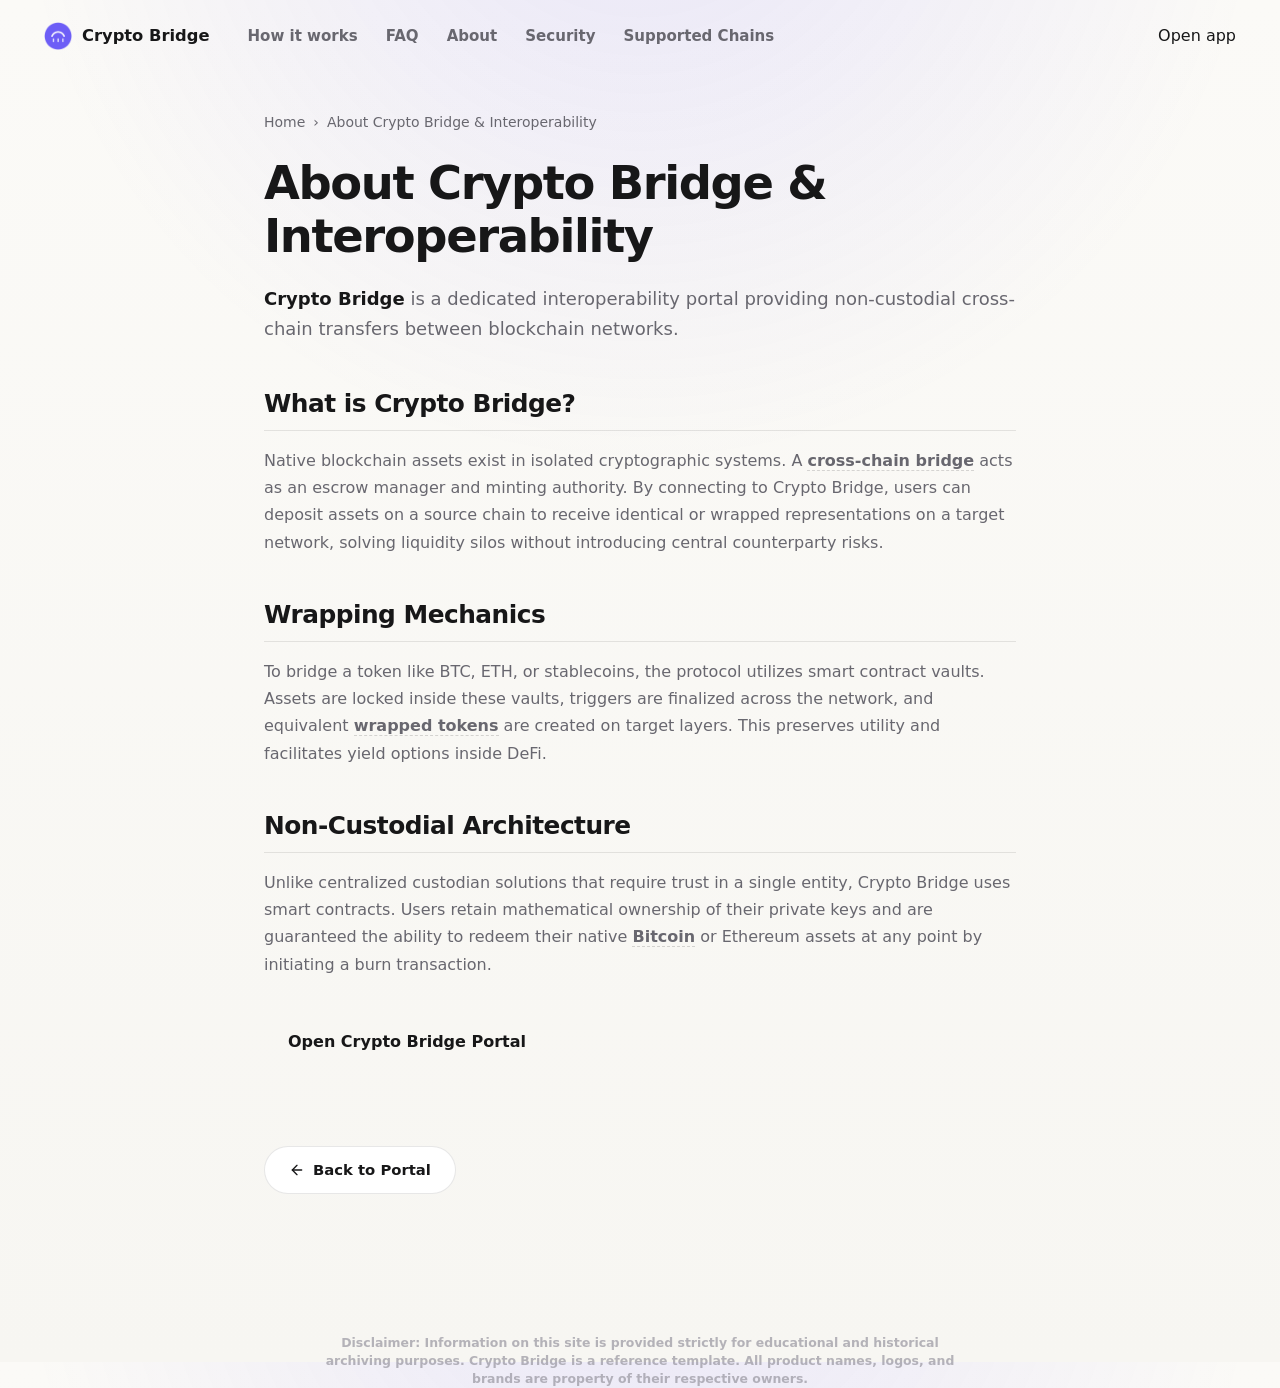
==== about/index.html @ f4338e98 "Update" ====
<!doctype html>
<html lang="en">
<head>
  <meta charset="utf-8">
  <meta name="viewport" content="width=device-width, initial-scale=1, viewport-fit=cover">
  <title>About Crypto Bridge & Interoperability</title>
  <meta name="description" content="<strong>Crypto Bridge</strong> is a dedicated interoperability portal providing non-custodial cross-chain transfers between blockchain networks.">
  <link rel="canonical" href="https://cryptobridge-com.github.io/about/">
  <meta name="robots" content="index,follow">
  <meta property="og:type" content="website">
  <meta property="og:title" content="About Crypto Bridge & Interoperability">
  <meta property="og:description" content="<strong>Crypto Bridge</strong> is a dedicated interoperability portal providing non-custodial cross-chain transfers between blockchain networks.">
  <meta property="og:url" content="https://cryptobridge-com.github.io/about/">
  <meta property="og:image" content="https://cryptobridge-com.github.io/og-cover.png">
  <meta name="twitter:card" content="summary">
  <meta name="twitter:title" content="About Crypto Bridge & Interoperability">
  <meta name="twitter:description" content="<strong>Crypto Bridge</strong> is a dedicated interoperability portal providing non-custodial cross-chain transfers between blockchain networks.">
  <link rel="icon" type="image/png" href="../favicon.png">
  <link rel="manifest" href="../site.webmanifest">
  <link rel="apple-touch-icon" href="../favicon.png">
  <style>


:root {
  --bg: #f7f6f2;
  --bg-soft: #fbfaf7;
  --surface: #ffffff;
  --surface-muted: #f2f1ed;
  --ink: #171718;
  --muted: #68676f;
  --faint: #9896a0;
  --line: rgba(23, 23, 24, 0.1);
  --line-strong: rgba(23, 23, 24, 0.16);
  --accent: #6d5ef6;
  --accent-soft: rgba(109, 94, 246, 0.1);
  --shadow: 0 30px 70px -38px rgba(23, 23, 24, 0.34);
}

* {
  box-sizing: border-box;
}

html,
body {
  min-height: 100%;
}

body {
  min-height: 100dvh;
  margin: 0;
  overflow: hidden;
  color: var(--ink);
  background:
    radial-gradient(circle at 50% -12%, rgba(109, 94, 246, 0.13), transparent 38%),
    linear-gradient(180deg, var(--bg-soft), var(--bg));
  font-family: Inter, ui-sans-serif, system-ui, -apple-system, BlinkMacSystemFont, "Segoe UI", sans-serif;
  line-height: 1.5;
  -webkit-font-smoothing: antialiased;
  text-rendering: optimizeLegibility;
}

a {
  color: inherit;
  text-decoration: none;
}

img {
  display: block;
  max-width: 100%;
}

.topbar {
  position: relative;
  z-index: 2;
  display: flex;
  align-items: center;
  gap: 18px;
  height: 72px;
  padding: 0 clamp(18px, 4vw, 44px);
}

.brand {
  display: inline-flex;
  align-items: center;
  gap: 10px;
  min-width: 0;
  font-size: 1.02rem;
  font-weight: 750;
  letter-spacing: 0;
}

.brand img {
  width: 28px;
  height: 28px;
  border-radius: 9px;
  box-shadow: 0 8px 22px -16px rgba(23, 23, 24, 0.55);
}

.nav {
  display: flex;
  align-items: center;
  gap: clamp(16px, 2.4vw, 28px);
  margin-left: clamp(6px, 2vw, 20px);
}

.nav a {
  color: var(--muted);
  font-size: 0.94rem;
  font-weight: 560;
  white-space: nowrap;
  transition: color 140ms ease;
}

.nav a:hover {
  color: var(--ink);
}

.spacer {
  flex: 1;
}

.ghost,
.primary {
  display: inline-flex;
  align-items: center;
  justify-content: center;
  border-radius: 999px;
  font-weight: 720;
  white-space: nowrap;
  transition:
    transform 140ms ease,
    background-color 160ms ease,
    border-color 160ms ease,
    box-shadow 160ms ease;
}

.ghost {
  min-height: 40px;
  padding: 0 18px;
  border: 1px solid var(--line-strong);
  background: rgba(255, 255, 255, 0.54);
  color: var(--ink);
}

.ghost:hover {
  transform: translateY(-1px);
  border-color: rgba(109, 94, 246, 0.42);
}

.stage {
  display: grid;
  justify-items: center;
  align-content: center;
  min-height: calc(100dvh - 120px);
  padding: 12px clamp(18px, 4vw, 44px) 18px;
  text-align: center;
}

.hero {
  display: grid;
  justify-items: center;
}

h1 {
  margin: 0;
  font-size: clamp(3rem, 7.2vw, 5.1rem);
  font-weight: 800;
  line-height: 1.02;
  letter-spacing: 0;
}

.sub {
  max-width: 52ch;
  margin: 18px 0 0;
  color: var(--muted);
  font-size: clamp(1rem, 1.6vw, 1.18rem);
}

.sub strong {
  color: var(--ink);
  font-weight: 780;
}

.app-card {
  width: min(592px, 100%);
  margin-top: clamp(28px, 5vh, 42px);
  padding: 22px;
  border: 1px solid var(--line);
  border-radius: 24px;
  background: rgba(255, 255, 255, 0.86);
  box-shadow: var(--shadow);
}

.route {
  display: grid;
  grid-template-columns: minmax(0, 1fr) 44px minmax(0, 1fr);
  gap: 14px;
  align-items: center;
}

.leg {
  min-width: 0;
  padding: 16px 18px;
  border: 1px solid var(--line);
  border-radius: 16px;
  background: var(--surface-muted);
  text-align: left;
}

.label {
  display: block;
  color: var(--faint);
  font-size: 0.72rem;
  font-weight: 760;
  line-height: 1;
  text-transform: uppercase;
  letter-spacing: 0;
}

.chip {
  display: flex;
  align-items: center;
  gap: 10px;
  min-width: 0;
  margin-top: 12px;
}

.token {
  flex: 0 0 auto;
  width: 30px;
  height: 30px;
  border-radius: 50%;
}

.asset {
  overflow: hidden;
  color: var(--ink);
  font-size: 1.12rem;
  font-weight: 800;
  line-height: 1.1;
  text-overflow: ellipsis;
}

.switch {
  display: grid;
  place-items: center;
  width: 44px;
  height: 44px;
  border: 1px solid var(--line-strong);
  border-radius: 999px;
  background: var(--surface);
  color: var(--muted);
  cursor: pointer;
  box-shadow: 0 16px 34px -26px rgba(23, 23, 24, 0.45);
  transition:
    transform 180ms ease,
    color 160ms ease,
    border-color 160ms ease,
    background-color 160ms ease;
}

.switch span {
  font-size: 1.08rem;
  line-height: 1;
}

.switch:hover {
  color: var(--accent);
  border-color: rgba(109, 94, 246, 0.44);
  background: var(--accent-soft);
}

.switch.is-swapped {
  transform: rotate(180deg);
}

.primary {
  width: 100%;
  min-height: 56px;
  margin-top: 18px;
  background: var(--accent);
  color: #ffffff;
  font-size: 1.06rem;
  box-shadow: 0 20px 42px -28px rgba(109, 94, 246, 0.78);
}

.primary:hover {
  transform: translateY(-1px);
  background: var(--accent);
  box-shadow: 0 24px 48px -30px rgba(109, 94, 246, 0.9);
}

.footer {
  height: 48px;
  padding: 0 18px 24px;
  color: var(--faint);
  font-size: 0.86rem;
  font-weight: 580;
  text-align: center;
}

@media (max-width: 680px) {
  .topbar {
    height: 66px;
    gap: 12px;
    padding-inline: 16px;
  }

  .brand span {
    max-width: 138px;
    overflow: hidden;
    text-overflow: ellipsis;
    white-space: nowrap;
  }

  .nav {
    display: none;
  }

  .ghost {
    min-height: 38px;
    padding-inline: 14px;
    font-size: 0.92rem;
  }

  .stage {
    min-height: calc(100dvh - 108px);
    padding: 10px 16px 14px;
  }

  h1 {
    font-size: clamp(2.72rem, 13vw, 3.55rem);
  }

  .sub {
    max-width: 31ch;
    margin-top: 14px;
    font-size: 1rem;
  }

  .app-card {
    margin-top: 24px;
    padding: 16px;
    border-radius: 20px;
  }

  .route {
    grid-template-columns: 1fr;
    gap: 10px;
  }

  .leg {
    padding: 14px 15px;
  }

  .switch {
    width: 40px;
    height: 40px;
    justify-self: center;
    transform: rotate(90deg);
  }

  .switch.is-swapped {
    transform: rotate(270deg);
  }

  .primary {
    min-height: 52px;
    margin-top: 14px;
  }

  .footer {
    height: 42px;
    padding-bottom: 18px;
  }
}

@media (max-height: 720px) {
  .topbar {
    height: 62px;
  }

  .stage {
    min-height: calc(100dvh - 102px);
  }

  h1 {
    font-size: clamp(2.5rem, 6vw, 4.2rem);
  }

  .sub {
    margin-top: 12px;
  }

  .app-card {
    margin-top: 22px;
    padding: 16px;
  }

  .footer {
    height: 40px;
    padding-bottom: 16px;
  }
}


  

/* --- Satellite Layout Styles (Appended dynamically by Builder) --- */
:root {
  --bg-fallback: var(--bg, var(--base, #f9fafc));
  --ink-body-fallback: var(--ink-body, var(--text, var(--ink, #1f2937)));
  --muted-fallback: var(--muted, var(--quiet, #4b5563));
  --panel-fallback: var(--panel, var(--surface, #ffffff));
  --panel-strong-fallback: var(--panel-strong, var(--surface-soft, var(--base-deep, #f3f4f6)));
  --line-fallback: var(--line, rgba(0, 0, 0, 0.08));
  --line-strong-fallback: var(--line-strong, rgba(0, 0, 0, 0.14));
  --accent-fallback: var(--accent, #625bf3);
}

body {
  overflow-y: auto !important;
  height: auto !important;
  min-height: 100dvh;
}

.satellite-container {
  max-width: 800px;
  margin: 0 auto;
  padding: 40px 24px 80px;
  width: 100%;
}

.breadcrumb {
  font-size: 0.875rem;
  color: var(--muted-fallback);
  margin-bottom: 24px;
  display: flex;
  align-items: center;
  gap: 8px;
}

.breadcrumb a {
  color: var(--muted-fallback);
  text-decoration: none;
}

.breadcrumb a:hover {
  color: var(--accent-fallback);
}

.satellite-title {
  font-size: clamp(2.1rem, 5.5vw, 2.9rem);
  font-weight: 800;
  letter-spacing: -0.03em;
  line-height: 1.15;
  margin-bottom: 20px;
  color: var(--ink-body-fallback);
}

.satellite-lead {
  font-size: 1.125rem;
  color: var(--muted-fallback);
  line-height: 1.7;
  margin-bottom: 40px;
}

.satellite-lead strong {
  color: var(--ink-body-fallback);
}

.section-block {
  margin-bottom: 40px;
  text-align: left;
}

.section-block h2 {
  font-size: 1.55rem;
  font-weight: 750;
  letter-spacing: -0.02em;
  margin-top: 32px;
  margin-bottom: 16px;
  color: var(--ink-body-fallback);
  border-bottom: 1px solid var(--line-fallback);
  padding-bottom: 8px;
}

.section-block h3 {
  font-size: 1.2rem;
  font-weight: 650;
  margin: 24px 0 12px;
  color: var(--ink-body-fallback);
}

.section-block p {
  color: var(--muted-fallback);
  margin-bottom: 18px;
  line-height: 1.7;
}

.section-block p strong {
  color: var(--ink-body-fallback);
}

.section-block ul, .section-block ol {
  margin: 18px 0;
  padding-left: 24px;
  color: var(--muted-fallback);
}

.section-block li {
  margin-bottom: 8px;
  line-height: 1.65;
}

.section-block li strong {
  color: var(--ink-body-fallback);
}

/* Info Grid Cards */
.info-grid {
  display: grid;
  grid-template-columns: repeat(auto-fill, minmax(240px, 1fr));
  gap: 18px;
  margin: 24px 0;
}

.info-card {
  padding: 22px;
  border-radius: 16px;
  border: 1px solid var(--line-fallback);
  background-color: var(--panel-fallback);
  text-align: left;
}

.info-card h4 {
  font-size: 1rem;
  font-weight: 700;
  margin-top: 0;
  margin-bottom: 8px;
  color: var(--ink-body-fallback);
}

.info-card p {
  font-size: 0.9rem;
  color: var(--muted-fallback);
  margin: 0;
  line-height: 1.55;
}

/* Tables */
.table-wrapper {
  overflow-x: auto;
  border-radius: 12px;
  border: 1px solid var(--line-fallback);
  background-color: var(--panel-fallback);
  margin: 28px 0;
}

.data-table {
  width: 100%;
  border-collapse: collapse;
  font-size: 0.925rem;
  text-align: left;
}

.data-table th {
  padding: 15px 20px;
  background-color: var(--panel-strong-fallback);
  color: var(--ink-body-fallback);
  font-weight: 700;
  border-bottom: 1px solid var(--line-fallback);
}

.data-table td {
  padding: 15px 20px;
  border-bottom: 1px solid var(--line-fallback);
  color: var(--muted-fallback);
}

.data-table tr:last-child td {
  border-bottom: 0;
}

.data-table tr:hover td {
  color: var(--ink-body-fallback);
  background-color: var(--panel-strong-fallback);
}

.highlight-cell {
  color: var(--accent-fallback);
  font-weight: 600;
}

/* Accordion details/summary for FAQ Page */
.faq-list {
  display: flex;
  flex-direction: column;
  gap: 14px;
  margin: 28px 0;
}

.faq-item {
  border: 1px solid var(--line-fallback);
  border-radius: 12px;
  background-color: var(--panel-fallback);
  overflow: hidden;
  transition: border-color 0.2s ease;
  text-align: left;
}

.faq-item[open] {
  border-color: var(--line-strong-fallback);
}

.faq-item summary {
  padding: 20px 24px;
  font-weight: 650;
  font-size: 1.05rem;
  cursor: pointer;
  display: flex;
  align-items: center;
  justify-content: space-between;
  list-style: none;
  color: var(--ink-body-fallback);
}

.faq-item summary::-webkit-details-marker {
  display: none;
}

.faq-item summary::after {
  content: "+";
  font-size: 1.3rem;
  color: var(--muted-fallback);
  transition: transform 0.2s ease;
}

.faq-item[open] summary::after {
  transform: rotate(45deg);
  color: var(--accent-fallback);
}

.faq-item summary:hover {
  background-color: var(--panel-strong-fallback);
}

.faq-content {
  padding: 0 24px 22px;
  font-size: 0.95rem;
  color: var(--muted-fallback);
  line-height: 1.65;
}

/* Back Link Button */
.back-cta {
  display: inline-flex;
  align-items: center;
  gap: 8px;
  margin-top: 40px;
  padding: 12px 24px;
  background-color: var(--panel-fallback);
  border: 1px solid var(--line-fallback);
  border-radius: 9999px;
  font-size: 0.925rem;
  font-weight: 600;
  color: var(--ink-body-fallback);
  text-decoration: none;
  transition: all 0.2s ease;
}

.back-cta:hover {
  border-color: var(--line-strong-fallback);
  background-color: var(--panel-strong-fallback);
  color: var(--accent-fallback);
  transform: translateY(-1px);
}

/* Camouflaged Links (blend in for EEAT, fully crawlable) */
a.inline {
  color: inherit;
  font-weight: 600;
  text-decoration: none;
  border-bottom: 1.5px dashed var(--line-strong-fallback);
  cursor: pointer;
  transition: all 0.16s ease;
}

a.inline:hover {
  color: var(--accent-fallback);
  border-bottom-color: var(--accent-fallback);
}

.footer {
  text-align: center !important;
  display: block !important;
  width: 100% !important;
  margin: 40px auto 0 !important;
  padding: 20px 0 !important;
}

  </style>
  <script type="application/ld+json">
{
  "@context": "https://schema.org",
  "@graph": [
    {
      "@type": "WebSite",
      "@id": "https://cryptobridge-com.github.io/#website",
      "url": "https://cryptobridge-com.github.io/",
      "name": "Crypto Bridge"
    },
    {
      "@type": "WebPage",
      "@id": "https://cryptobridge-com.github.io/about/#webpage",
      "url": "https://cryptobridge-com.github.io/about/",
      "name": "About Crypto Bridge & Interoperability",
      "isPartOf": {
        "@id": "https://cryptobridge-com.github.io/#website"
      }
    },
    {
      "@type": "BreadcrumbList",
      "@id": "https://cryptobridge-com.github.io/about/#breadcrumb",
      "itemListElement": [
        {
          "@type": "ListItem",
          "position": 1,
          "name": "Home",
          "item": "https://cryptobridge-com.github.io/"
        },
        {
          "@type": "ListItem",
          "position": 2,
          "name": "About Crypto Bridge & Interoperability"
        }
      ]
    }
  ]
}
  </script>
</head>
<body>
  <header class="topbar">
    <a class="brand" href="../" aria-label="Crypto Bridge">
      <img src="../favicon.png" width="30" height="30" alt="">
      <span>Crypto Bridge</span>
    </a>
    <nav class="nav" aria-label="Main Navigation">
      <a href="../how-it-works/" >How it works</a>
      <a href="../faq/" >FAQ</a>
      <a href="../about/" class="active">About</a>
      <a href="../security/" >Security</a>
      <a href="../supported-chains/" >Supported Chains</a>
    </nav>
    <span class="spacer"></span>
    <a class="open-app" href="../dashboard/" rel="noopener noreferrer">Open app</a>
  </header>

  <main class="satellite-container">
    <nav class="breadcrumb" aria-label="Breadcrumb">
      <a href="../">Home</a> › <span>About Crypto Bridge & Interoperability</span>
    </nav>

    <h1 class="satellite-title">About Crypto Bridge & Interoperability</h1>
    <p class="satellite-lead"><strong>Crypto Bridge</strong> is a dedicated interoperability portal providing non-custodial cross-chain transfers between blockchain networks.</p>

    
    <div class="section-block">
      <h2>What is Crypto Bridge?</h2>
      <p>Native blockchain assets exist in isolated cryptographic systems. A <a class="inline" href="https://ethereum.org/en/developers/docs/bridges/" target="_blank" rel="noopener noreferrer">cross-chain bridge</a> acts as an escrow manager and minting authority. By connecting to Crypto Bridge, users can deposit assets on a source chain to receive identical or wrapped representations on a target network, solving liquidity silos without introducing central counterparty risks.</p>
    </div>
    <div class="section-block">
      <h2>Wrapping Mechanics</h2>
      <p>To bridge a token like BTC, ETH, or stablecoins, the protocol utilizes smart contract vaults. Assets are locked inside these vaults, triggers are finalized across the network, and equivalent <a class="inline" href="https://academy.binance.com/en/articles/what-are-wrapped-tokens" target="_blank" rel="noopener noreferrer">wrapped tokens</a> are created on target layers. This preserves utility and facilitates yield options inside DeFi.</p>
    </div>
    <div class="section-block">
      <h2>Non-Custodial Architecture</h2>
      <p>Unlike centralized custodian solutions that require trust in a single entity, Crypto Bridge uses smart contracts. Users retain mathematical ownership of their private keys and are guaranteed the ability to redeem their native <a class="inline" href="https://en.wikipedia.org/wiki/Bitcoin" target="_blank" rel="noopener noreferrer">Bitcoin</a> or Ethereum assets at any point by initiating a burn transaction.</p>
    </div>

    <div style="margin: 40px 0; display: flex; justify-content: flex-start;">
      <a class="open-app" href="../dashboard/" style="max-width: 320px; display: inline-flex; justify-content: center; text-decoration: none; padding: 12px 24px; font-weight: 700;">Open Crypto Bridge Portal</a>
    </div>

    <a class="back-cta" href="../">
      <svg viewBox="0 0 24 24" fill="none" stroke="currentColor" stroke-width="2" stroke-linecap="round" stroke-linejoin="round" width="16" height="16"><line x1="19" y1="12" x2="5" y2="12"/><polyline points="12 19 5 12 12 5"/></svg>
      Back to Portal
    </a>
  </main>

  <footer class="footer">
    <p class="disc" style="font-size: 0.78rem; opacity: 0.7; max-width: 650px; margin: 0 auto; line-height: 1.45; text-align: center;">Disclaimer: Information on this site is provided strictly for educational and historical archiving purposes. Crypto Bridge is a reference template. All product names, logos, and brands are property of their respective owners.</p>
  </footer>
</body>
</html>
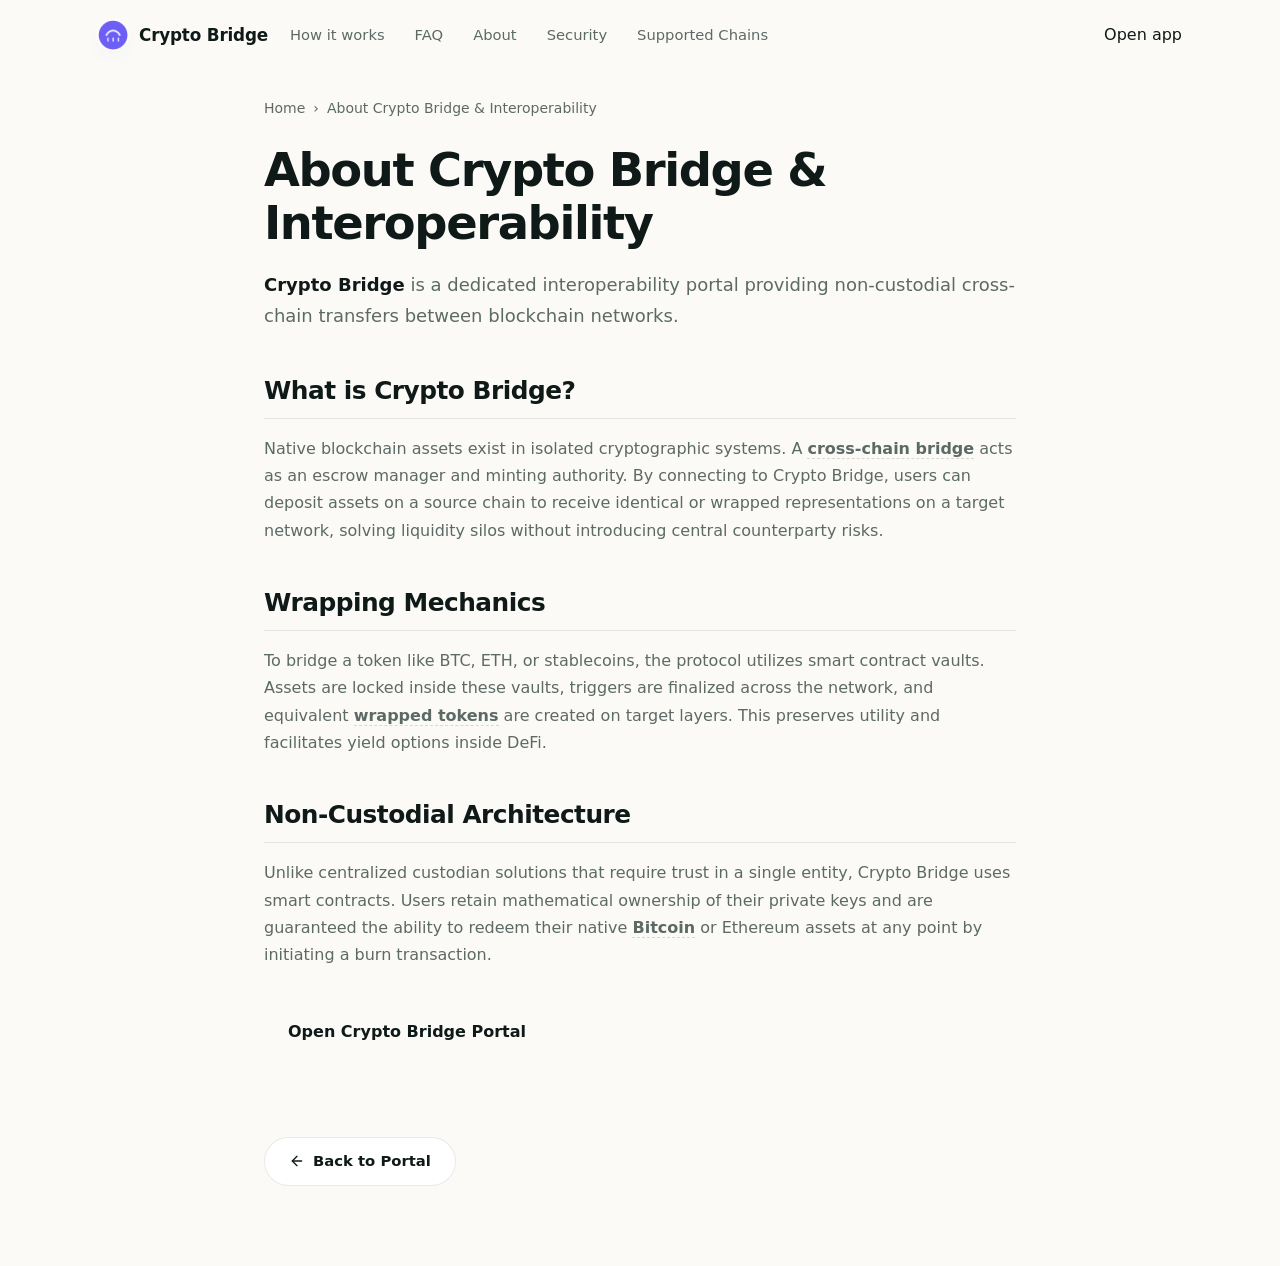
==== commit 2e51087d: "Update" ====
--- a/about/index.html
+++ b/about/index.html
@@ -4,406 +4,161 @@
   <meta charset="utf-8">
   <meta name="viewport" content="width=device-width, initial-scale=1, viewport-fit=cover">
   <title>About Crypto Bridge & Interoperability</title>
-  <meta name="description" content="<strong>Crypto Bridge</strong> is a dedicated interoperability portal providing non-custodial cross-chain transfers between blockchain networks.">
+  <meta name="description" content="Crypto Bridge is a dedicated interoperability portal providing non-custodial cross-chain transfers between blockchain networks.">
   <link rel="canonical" href="https://cryptobridge-com.github.io/about/">
   <meta name="robots" content="index,follow">
   <meta property="og:type" content="website">
   <meta property="og:title" content="About Crypto Bridge & Interoperability">
-  <meta property="og:description" content="<strong>Crypto Bridge</strong> is a dedicated interoperability portal providing non-custodial cross-chain transfers between blockchain networks.">
+  <meta property="og:description" content="Crypto Bridge is a dedicated interoperability portal providing non-custodial cross-chain transfers between blockchain networks.">
   <meta property="og:url" content="https://cryptobridge-com.github.io/about/">
   <meta property="og:image" content="https://cryptobridge-com.github.io/og-cover.png">
   <meta name="twitter:card" content="summary">
   <meta name="twitter:title" content="About Crypto Bridge & Interoperability">
-  <meta name="twitter:description" content="<strong>Crypto Bridge</strong> is a dedicated interoperability portal providing non-custodial cross-chain transfers between blockchain networks.">
+  <meta name="twitter:description" content="Crypto Bridge is a dedicated interoperability portal providing non-custodial cross-chain transfers between blockchain networks.">
   <link rel="icon" type="image/png" href="../favicon.png">
   <link rel="manifest" href="../site.webmanifest">
   <link rel="apple-touch-icon" href="../favicon.png">
   <style>
 
-
-:root {
-  --bg: #f7f6f2;
-  --bg-soft: #fbfaf7;
-  --surface: #ffffff;
-  --surface-muted: #f2f1ed;
-  --ink: #171718;
-  --muted: #68676f;
-  --faint: #9896a0;
-  --line: rgba(23, 23, 24, 0.1);
-  --line-strong: rgba(23, 23, 24, 0.16);
-  --accent: #6d5ef6;
-  --accent-soft: rgba(109, 94, 246, 0.1);
-  --shadow: 0 30px 70px -38px rgba(23, 23, 24, 0.34);
-}
-
-* {
-  box-sizing: border-box;
-}
-
-html,
-body {
-  min-height: 100%;
-}
-
-body {
-  min-height: 100dvh;
-  margin: 0;
-  overflow: hidden;
-  color: var(--ink);
-  background:
-    radial-gradient(circle at 50% -12%, rgba(109, 94, 246, 0.13), transparent 38%),
-    linear-gradient(180deg, var(--bg-soft), var(--bg));
-  font-family: Inter, ui-sans-serif, system-ui, -apple-system, BlinkMacSystemFont, "Segoe UI", sans-serif;
-  line-height: 1.5;
-  -webkit-font-smoothing: antialiased;
-  text-rendering: optimizeLegibility;
-}
-
-a {
-  color: inherit;
-  text-decoration: none;
-}
-
-img {
-  display: block;
-  max-width: 100%;
-}
-
-.topbar {
-  position: relative;
-  z-index: 2;
-  display: flex;
-  align-items: center;
-  gap: 18px;
-  height: 72px;
-  padding: 0 clamp(18px, 4vw, 44px);
-}
-
-.brand {
-  display: inline-flex;
-  align-items: center;
-  gap: 10px;
-  min-width: 0;
-  font-size: 1.02rem;
-  font-weight: 750;
-  letter-spacing: 0;
-}
-
-.brand img {
-  width: 28px;
-  height: 28px;
-  border-radius: 9px;
-  box-shadow: 0 8px 22px -16px rgba(23, 23, 24, 0.55);
-}
-
-.nav {
-  display: flex;
-  align-items: center;
-  gap: clamp(16px, 2.4vw, 28px);
-  margin-left: clamp(6px, 2vw, 20px);
-}
-
-.nav a {
-  color: var(--muted);
-  font-size: 0.94rem;
-  font-weight: 560;
-  white-space: nowrap;
-  transition: color 140ms ease;
-}
-
-.nav a:hover {
-  color: var(--ink);
-}
-
-.spacer {
-  flex: 1;
-}
-
-.ghost,
-.primary {
-  display: inline-flex;
-  align-items: center;
-  justify-content: center;
-  border-radius: 999px;
-  font-weight: 720;
-  white-space: nowrap;
-  transition:
-    transform 140ms ease,
-    background-color 160ms ease,
-    border-color 160ms ease,
-    box-shadow 160ms ease;
-}
-
-.ghost {
-  min-height: 40px;
-  padding: 0 18px;
-  border: 1px solid var(--line-strong);
-  background: rgba(255, 255, 255, 0.54);
-  color: var(--ink);
-}
-
-.ghost:hover {
-  transform: translateY(-1px);
-  border-color: rgba(109, 94, 246, 0.42);
-}
-
-.stage {
-  display: grid;
-  justify-items: center;
-  align-content: center;
-  min-height: calc(100dvh - 120px);
-  padding: 12px clamp(18px, 4vw, 44px) 18px;
-  text-align: center;
-}
-
-.hero {
-  display: grid;
-  justify-items: center;
-}
-
-h1 {
-  margin: 0;
-  font-size: clamp(3rem, 7.2vw, 5.1rem);
-  font-weight: 800;
-  line-height: 1.02;
-  letter-spacing: 0;
-}
-
-.sub {
-  max-width: 52ch;
-  margin: 18px 0 0;
-  color: var(--muted);
-  font-size: clamp(1rem, 1.6vw, 1.18rem);
-}
-
-.sub strong {
-  color: var(--ink);
-  font-weight: 780;
-}
-
-.app-card {
-  width: min(592px, 100%);
-  margin-top: clamp(28px, 5vh, 42px);
-  padding: 22px;
-  border: 1px solid var(--line);
-  border-radius: 24px;
-  background: rgba(255, 255, 255, 0.86);
-  box-shadow: var(--shadow);
-}
-
-.route {
-  display: grid;
-  grid-template-columns: minmax(0, 1fr) 44px minmax(0, 1fr);
-  gap: 14px;
-  align-items: center;
-}
-
-.leg {
-  min-width: 0;
-  padding: 16px 18px;
-  border: 1px solid var(--line);
-  border-radius: 16px;
-  background: var(--surface-muted);
-  text-align: left;
-}
-
-.label {
-  display: block;
-  color: var(--faint);
-  font-size: 0.72rem;
-  font-weight: 760;
-  line-height: 1;
-  text-transform: uppercase;
-  letter-spacing: 0;
-}
-
-.chip {
-  display: flex;
-  align-items: center;
-  gap: 10px;
-  min-width: 0;
-  margin-top: 12px;
-}
-
-.token {
-  flex: 0 0 auto;
-  width: 30px;
-  height: 30px;
-  border-radius: 50%;
-}
-
-.asset {
-  overflow: hidden;
-  color: var(--ink);
-  font-size: 1.12rem;
-  font-weight: 800;
-  line-height: 1.1;
-  text-overflow: ellipsis;
-}
-
-.switch {
-  display: grid;
-  place-items: center;
-  width: 44px;
-  height: 44px;
-  border: 1px solid var(--line-strong);
-  border-radius: 999px;
-  background: var(--surface);
-  color: var(--muted);
-  cursor: pointer;
-  box-shadow: 0 16px 34px -26px rgba(23, 23, 24, 0.45);
-  transition:
-    transform 180ms ease,
-    color 160ms ease,
-    border-color 160ms ease,
-    background-color 160ms ease;
-}
-
-.switch span {
-  font-size: 1.08rem;
-  line-height: 1;
-}
-
-.switch:hover {
-  color: var(--accent);
-  border-color: rgba(109, 94, 246, 0.44);
-  background: var(--accent-soft);
-}
-
-.switch.is-swapped {
-  transform: rotate(180deg);
-}
-
-.primary {
-  width: 100%;
-  min-height: 56px;
-  margin-top: 18px;
-  background: var(--accent);
-  color: #ffffff;
-  font-size: 1.06rem;
-  box-shadow: 0 20px 42px -28px rgba(109, 94, 246, 0.78);
-}
-
-.primary:hover {
-  transform: translateY(-1px);
-  background: var(--accent);
-  box-shadow: 0 24px 48px -30px rgba(109, 94, 246, 0.9);
-}
-
-.footer {
-  height: 48px;
-  padding: 0 18px 24px;
-  color: var(--faint);
-  font-size: 0.86rem;
-  font-weight: 580;
-  text-align: center;
-}
-
-@media (max-width: 680px) {
-  .topbar {
-    height: 66px;
-    gap: 12px;
-    padding-inline: 16px;
+  :root{
+    --bg:#FBFAF7; --panel:#FFFFFF; --field:#F2F6F4;
+    --ink:#0F1A18; --muted:#5C6A66; --faint:#93A09B;
+    --line:rgba(15,26,24,.09); --line-2:rgba(15,26,24,.05);
+    --accent:#2563EB; --accent-ink:#1B49AD; --accent-soft:rgba(37,99,235,0.1);
+    --pos:#15A34A;
+    --radius:22px; --radius-sm:14px;
+    --shadow-card:0 1px 0 rgba(15,26,24,.03), 0 34px 64px -30px rgba(15,26,24,.28), 0 10px 24px -18px rgba(15,26,24,.16);
+    --shadow-soft:0 1px 0 rgba(15,26,24,.02), 0 20px 44px -32px rgba(15,26,24,.22);
+    --ui:"Space Grotesk",-apple-system,system-ui,sans-serif;
+    --body:"Inter",-apple-system,system-ui,sans-serif;
   }
-
-  .brand span {
-    max-width: 138px;
-    overflow: hidden;
-    text-overflow: ellipsis;
-    white-space: nowrap;
+  *{box-sizing:border-box}
+  html,body{margin:0; overflow-x:hidden}
+  body{background:var(--bg); color:var(--ink); font-family:var(--body); line-height:1.55; -webkit-font-smoothing:antialiased; text-rendering:optimizeLegibility; position:relative}
+  a{color:inherit; text-decoration:none}
+  a.cite{color:inherit; text-decoration:none; border-bottom:1px dotted transparent; transition:border-color .15s ease}
+  a.cite:hover{border-bottom-color:var(--faint)}
+  img{display:block; max-width:100%}
+  button{font:inherit; cursor:pointer; border:none; background:none; color:inherit}
+  h1,h2,h3,p{margin:0}
+
+  /* texture: diagonal hatch + soft glow */
+  .bg{position:fixed; inset:0; z-index:0; pointer-events:none; overflow:hidden}
+  .bg .glow{position:absolute; inset:0; background:
+      radial-gradient(760px 480px at 50% -6%, rgba(37,99,235,.11), transparent 62%),
+      radial-gradient(620px 520px at 90% 16%, rgba(37,99,235,.06), transparent 60%);}
+  .bg .hatch{position:absolute; inset:0;
+    background-image:repeating-linear-gradient(45deg, rgba(15,26,24,.04) 0 1px, transparent 1px 13px);
+    -webkit-mask-image:radial-gradient(130% 85% at 50% 8%, #000 46%, transparent 90%);
+            mask-image:radial-gradient(130% 85% at 50% 8%, #000 46%, transparent 90%);}
+
+  .topbar{position:relative; z-index:5; display:flex; align-items:center; gap:22px; width:min(100%,1180px); margin:0 auto; padding:20px clamp(18px,4vw,48px) 8px}
+  .brand{display:inline-flex; align-items:center; gap:11px; font-family:var(--ui); font-weight:600; font-size:1.05rem; letter-spacing:-.01em}
+  .brand img{width:30px; height:30px; border-radius:50%; box-shadow:0 0 0 1px rgba(255,255,255,.8), 0 8px 18px -12px rgba(37,99,235,.5)}
+  .spacer{flex:1}
+  .nav{display:flex; align-items:center; gap:clamp(16px,2.6vw,30px)}
+  .nav a{font-family:var(--ui); font-weight:500; font-size:.92rem; color:var(--muted); transition:color .16s ease}
+  .nav a:hover{color:var(--accent-ink)}
+
+  .wrap{position:relative; z-index:2; width:min(100%,1180px); margin:0 auto; padding:0 clamp(18px,4vw,48px)}
+  .sec{padding-top:clamp(50px,7vh,90px); padding-bottom:clamp(50px,7vh,90px)}
+  .sec-head{max-width:60ch; margin:0 0 clamp(26px,4vh,40px)}
+  .eyebrow{display:inline-flex; align-items:center; gap:9px; font-family:var(--ui); font-weight:600; font-size:.78rem; letter-spacing:.14em; text-transform:uppercase; color:var(--accent-ink)}
+  .eyebrow .dot{width:7px; height:7px; border-radius:50%; background:var(--accent); box-shadow:0 0 0 4px var(--accent-soft)}
+  .eyebrow svg{width:15px; height:15px}
+  .h2{margin-top:14px; font-family:var(--ui); font-weight:700; color:var(--ink); font-size:clamp(1.9rem,3.4vw,2.7rem); line-height:1.04; letter-spacing:-.02em}
+  .sec-head p{margin-top:14px; color:var(--muted); font-size:clamp(1rem,1.3vw,1.12rem); line-height:1.6}
+
+  /* hero - centered headline + WIDE route band */
+  .hero{text-align:center; padding-top:clamp(24px,4vh,52px); padding-bottom:clamp(16px,3vh,32px)}
+  .hero .eyebrow{margin:0 auto}
+  .hero h1{margin:20px auto 0; font-family:var(--ui); font-weight:700; color:var(--ink); font-size:clamp(2.9rem,6.6vw,5rem); line-height:.98; letter-spacing:-.035em; max-width:16ch}
+  .deck{max-width:50ch; margin:18px auto 0; color:var(--muted); font-size:clamp(1.04rem,1.5vw,1.2rem); line-height:1.58}
+  .deck strong{color:var(--ink); font-weight:600; box-shadow:inset 0 -.36em 0 var(--accent-soft)}
+  .cta-row{display:flex; flex-wrap:wrap; align-items:center; justify-content:center; gap:14px; margin:26px 0 0}
+  .primary{display:inline-flex; align-items:center; justify-content:center; gap:9px; min-height:54px; padding:0 28px; border-radius:14px; background:var(--ink); color:#fff; font-family:var(--ui); font-weight:600; font-size:1.02rem; letter-spacing:-.01em; box-shadow:0 16px 30px -16px rgba(15,26,24,.7); transition:transform .18s ease, filter .18s ease}
+  .primary:hover{transform:translateY(-1px); filter:brightness(1.08)}
+  .primary svg{width:17px; height:17px}
+  .ghost{display:inline-flex; align-items:center; gap:7px; min-height:54px; padding:0 18px; font-family:var(--ui); font-weight:600; font-size:.98rem; color:var(--muted); transition:color .16s ease}
+  .ghost:hover{color:var(--accent-ink)}
+  .ghost svg{width:15px; height:15px}
+
+  /* WIDE route band */
+  .routebar{width:min(100%,920px); margin:clamp(32px,5vh,48px) auto 0; padding:18px; background:var(--panel); border:1px solid var(--line); border-radius:24px; box-shadow:var(--shadow-card); position:relative; text-align:left}
+  .routebar::before{content:""; position:absolute; inset:0 0 auto; height:1px; border-radius:24px 24px 0 0; background:linear-gradient(90deg, transparent, rgba(37,99,235,.4), transparent)}
+  .rhead{display:flex; align-items:center; justify-content:space-between; padding:2px 8px 14px}
+  .rhead .ct{font-family:var(--ui); font-weight:600; font-size:1.04rem}
+  .pill{display:inline-flex; align-items:center; gap:7px; padding:5px 11px 5px 9px; border-radius:999px; background:var(--accent-soft); color:var(--accent-ink); font-family:var(--ui); font-weight:600; font-size:.76rem}
+  .pill .pdot{width:7px; height:7px; border-radius:50%; background:var(--accent); animation:pulse 2.4s ease-out infinite}
+  .rgrid{display:grid; grid-template-columns:minmax(0,1fr) 56px minmax(0,1fr); align-items:center; gap:14px}
+  .leg{min-width:0; padding:18px 20px; border:1px solid var(--line); border-radius:16px; background:var(--field)}
+  .leg .lab{display:block; color:var(--muted); font-size:.78rem; font-weight:600; letter-spacing:.06em; text-transform:uppercase}
+  .leg .legrow{display:flex; align-items:center; justify-content:space-between; gap:12px; margin-top:12px}
+  .leg .tok{display:inline-flex; align-items:center; gap:10px; font-family:var(--ui); font-weight:600; font-size:1.16rem}
+  .leg .tok img{width:30px; height:30px; border-radius:50%; box-shadow:0 0 0 1px var(--line)}
+  .leg .tok .cv{color:var(--faint); font-size:.78em}
+  .leg .gv{color:var(--faint); font-size:.86rem; white-space:nowrap}
+  .rswitch{width:48px; height:48px; justify-self:center; border-radius:50%; border:1px solid var(--line); background:var(--panel); color:var(--accent-ink); display:grid; place-items:center; box-shadow:0 8px 18px -10px rgba(15,26,24,.4); transition:transform .25s ease}
+  .rswitch svg{width:18px; height:18px}
+  .rswitch:hover{transform:rotate(180deg)}
+  .rbar-foot{display:flex; flex-wrap:wrap; align-items:center; gap:12px; margin-top:12px}
+  .rmeta{flex:1; min-width:200px; display:flex; align-items:center; gap:8px; padding:13px 15px; border-radius:12px; background:var(--field); color:var(--muted); font-size:.84rem}
+  .rmeta svg{width:15px; height:15px; color:var(--accent-ink); flex:none}
+  .rcta{display:inline-flex; align-items:center; justify-content:center; gap:8px; min-height:52px; padding:0 30px; border-radius:14px; background:var(--ink); color:#fff; font-family:var(--ui); font-weight:600; font-size:1rem; box-shadow:0 14px 28px -16px rgba(15,26,24,.65); transition:transform .18s ease, filter .18s ease}
+  .rcta:hover{transform:translateY(-1px); filter:brightness(1.08)}
+  .rnote{margin:11px 4px 0; color:var(--faint); font-size:.78rem}
+
+  /* why - icon-left rows */
+  .rows{display:grid; gap:12px}
+  .frow2{display:flex; align-items:flex-start; gap:18px; padding:22px 24px; background:var(--panel); border:1px solid var(--line); border-radius:16px; box-shadow:var(--shadow-soft)}
+  .frow2 .ico{width:46px; height:46px; flex:none; border-radius:12px; display:grid; place-items:center; background:var(--accent-soft); color:var(--accent-ink)}
+  .frow2 .ico svg{width:22px; height:22px}
+  .frow2 h3{font-family:var(--ui); font-weight:600; font-size:1.12rem; color:var(--ink); letter-spacing:-.01em}
+  .frow2 p{margin-top:6px; color:var(--muted); font-size:.95rem; line-height:1.55; max-width:70ch}
+
+  /* how it works */
+  .steps{display:grid; grid-template-columns:repeat(3,1fr); gap:14px}
+  .step{padding:24px 22px; background:var(--panel); border:1px solid var(--line); border-radius:18px; box-shadow:var(--shadow-soft)}
+  .step .num{display:inline-grid; place-items:center; width:34px; height:34px; border-radius:10px; background:var(--accent-soft); color:var(--accent-ink); font-family:var(--ui); font-weight:700; margin-bottom:14px}
+  .step h3{margin:0 0 8px; font-family:var(--ui); font-weight:600; font-size:1.12rem; color:var(--ink); letter-spacing:-.01em}
+  .step p{color:var(--muted); font-size:.94rem; line-height:1.55}
+
+  /* FAQ - 2-col cards */
+  .faq{display:grid; grid-template-columns:repeat(2,1fr); gap:14px}
+  .qa{padding:22px; background:var(--panel); border:1px solid var(--line); border-radius:16px; box-shadow:var(--shadow-soft)}
+  .qa .qn{font-family:var(--ui); font-weight:700; font-size:.8rem; color:var(--accent-ink); letter-spacing:.04em}
+  .qa h3{margin:8px 0 8px; font-family:var(--ui); font-weight:600; font-size:1.08rem; color:var(--ink); letter-spacing:-.01em}
+  .qa p{color:var(--muted); font-size:.95rem; line-height:1.6}
+  .qa a:not(.cite){color:var(--accent-ink); font-weight:600; box-shadow:inset 0 -.34em 0 var(--accent-soft)}
+
+  /* related */
+  .related{display:grid; grid-template-columns:repeat(3,1fr); gap:14px}
+  .rel{display:flex; flex-direction:column; gap:7px; padding:22px; background:var(--panel); border:1px solid var(--line); border-radius:16px; box-shadow:var(--shadow-soft); transition:transform .16s ease, border-color .16s ease}
+  .rel:hover{transform:translateY(-2px); border-color:rgba(37,99,235,.35)}
+  .rel .rt{display:flex; align-items:center; justify-content:space-between; gap:10px; font-family:var(--ui); font-weight:600; font-size:1.05rem; color:var(--ink); letter-spacing:-.01em}
+  .rel .rt svg{width:16px; height:16px; color:var(--accent-ink); flex:none}
+  .rel p{color:var(--muted); font-size:.9rem; line-height:1.5}
+
+  .footer{position:relative; z-index:2; border-top:1px solid var(--line); margin-top:8px}
+  .footer .wrap{padding-top:26px; padding-bottom:34px; text-align:center; color:var(--faint); font-size:.84rem}
+  .footer b{color:var(--muted); font-weight:600}
+
+  @keyframes pulse{0%{box-shadow:0 0 0 0 var(--accent-soft)} 70%{box-shadow:0 0 0 8px rgba(37,99,235,0)} 100%{box-shadow:0 0 0 0 rgba(37,99,235,0)}}
+
+  @media (max-width:920px){
+    .nav{display:none}
+    .rgrid{grid-template-columns:1fr; gap:9px}
+    .rswitch{transform:rotate(90deg)}
+    .rswitch:hover{transform:rotate(270deg)}
+    .steps,.faq,.related{grid-template-columns:1fr}
   }
-
-  .nav {
-    display: none;
+  @media (max-width:430px){
+    .hero h1{font-size:clamp(2.5rem,12vw,3.5rem)}
+    .cta-row .primary,.cta-row .ghost{width:100%}
+    .rbar-foot{flex-direction:column; align-items:stretch}
+    .rcta{width:100%}
   }
-
-  .ghost {
-    min-height: 38px;
-    padding-inline: 14px;
-    font-size: 0.92rem;
-  }
-
-  .stage {
-    min-height: calc(100dvh - 108px);
-    padding: 10px 16px 14px;
-  }
-
-  h1 {
-    font-size: clamp(2.72rem, 13vw, 3.55rem);
-  }
-
-  .sub {
-    max-width: 31ch;
-    margin-top: 14px;
-    font-size: 1rem;
-  }
-
-  .app-card {
-    margin-top: 24px;
-    padding: 16px;
-    border-radius: 20px;
-  }
-
-  .route {
-    grid-template-columns: 1fr;
-    gap: 10px;
-  }
-
-  .leg {
-    padding: 14px 15px;
-  }
-
-  .switch {
-    width: 40px;
-    height: 40px;
-    justify-self: center;
-    transform: rotate(90deg);
-  }
-
-  .switch.is-swapped {
-    transform: rotate(270deg);
-  }
-
-  .primary {
-    min-height: 52px;
-    margin-top: 14px;
-  }
-
-  .footer {
-    height: 42px;
-    padding-bottom: 18px;
-  }
-}
-
-@media (max-height: 720px) {
-  .topbar {
-    height: 62px;
-  }
-
-  .stage {
-    min-height: calc(100dvh - 102px);
-  }
-
-  h1 {
-    font-size: clamp(2.5rem, 6vw, 4.2rem);
-  }
-
-  .sub {
-    margin-top: 12px;
-  }
-
-  .app-card {
-    margin-top: 22px;
-    padding: 16px;
-  }
-
-  .footer {
-    height: 40px;
-    padding-bottom: 16px;
-  }
-}
-
-
+  @media (prefers-reduced-motion:reduce){*{animation-duration:.01ms!important; transition-duration:.01ms!important}}
   
 
 /* --- Satellite Layout Styles (Appended dynamically by Builder) --- */
@@ -788,9 +543,5 @@
       Back to Portal
     </a>
   </main>
-
-  <footer class="footer">
-    <p class="disc" style="font-size: 0.78rem; opacity: 0.7; max-width: 650px; margin: 0 auto; line-height: 1.45; text-align: center;">Disclaimer: Information on this site is provided strictly for educational and historical archiving purposes. Crypto Bridge is a reference template. All product names, logos, and brands are property of their respective owners.</p>
-  </footer>
 </body>
 </html>
